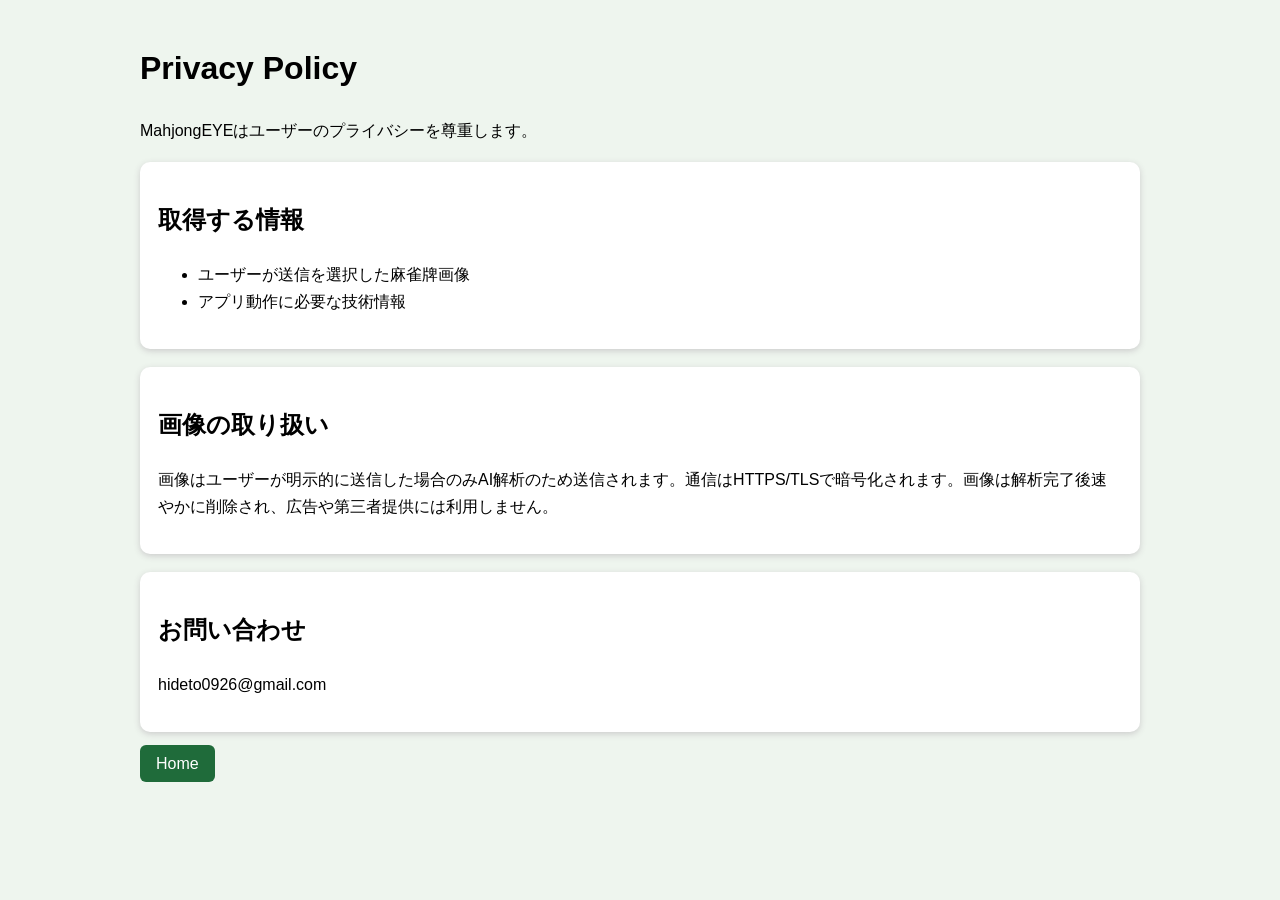
==== privacy.html @ c6835ea9 "Add files via upload" ====
<!doctype html><html lang='ja'><head><meta charset='utf-8'><meta name='viewport' content='width=device-width,initial-scale=1'><title>Privacy</title><link rel='stylesheet' href='style.css'></head><body><h1>Privacy Policy</h1><p>MahjongEYEはユーザーのプライバシーを尊重します。</p><div class='card'><h2>取得する情報</h2><ul><li>ユーザーが送信を選択した麻雀牌画像</li><li>アプリ動作に必要な技術情報</li></ul></div><div class='card'><h2>画像の取り扱い</h2><p>画像はユーザーが明示的に送信した場合のみAI解析のため送信されます。通信はHTTPS/TLSで暗号化されます。画像は解析完了後速やかに削除され、広告や第三者提供には利用しません。</p></div><div class='card'><h2>お問い合わせ</h2><p>hideto0926@gmail.com</p></div><a class='btn' href='index.html'>Home</a></body></html>
---- style.css ----
body{font-family:Arial;background:#eef5ee;max-width:1000px;margin:auto;padding:20px;line-height:1.7}header{background:#1f6b3a;color:#fff;padding:40px;border-radius:12px}.card{background:#fff;padding:18px;border-radius:10px;margin:18px 0;box-shadow:0 2px 6px #ccc}.btn{background:#1f6b3a;color:#fff;padding:10px 16px;text-decoration:none;border-radius:6px}
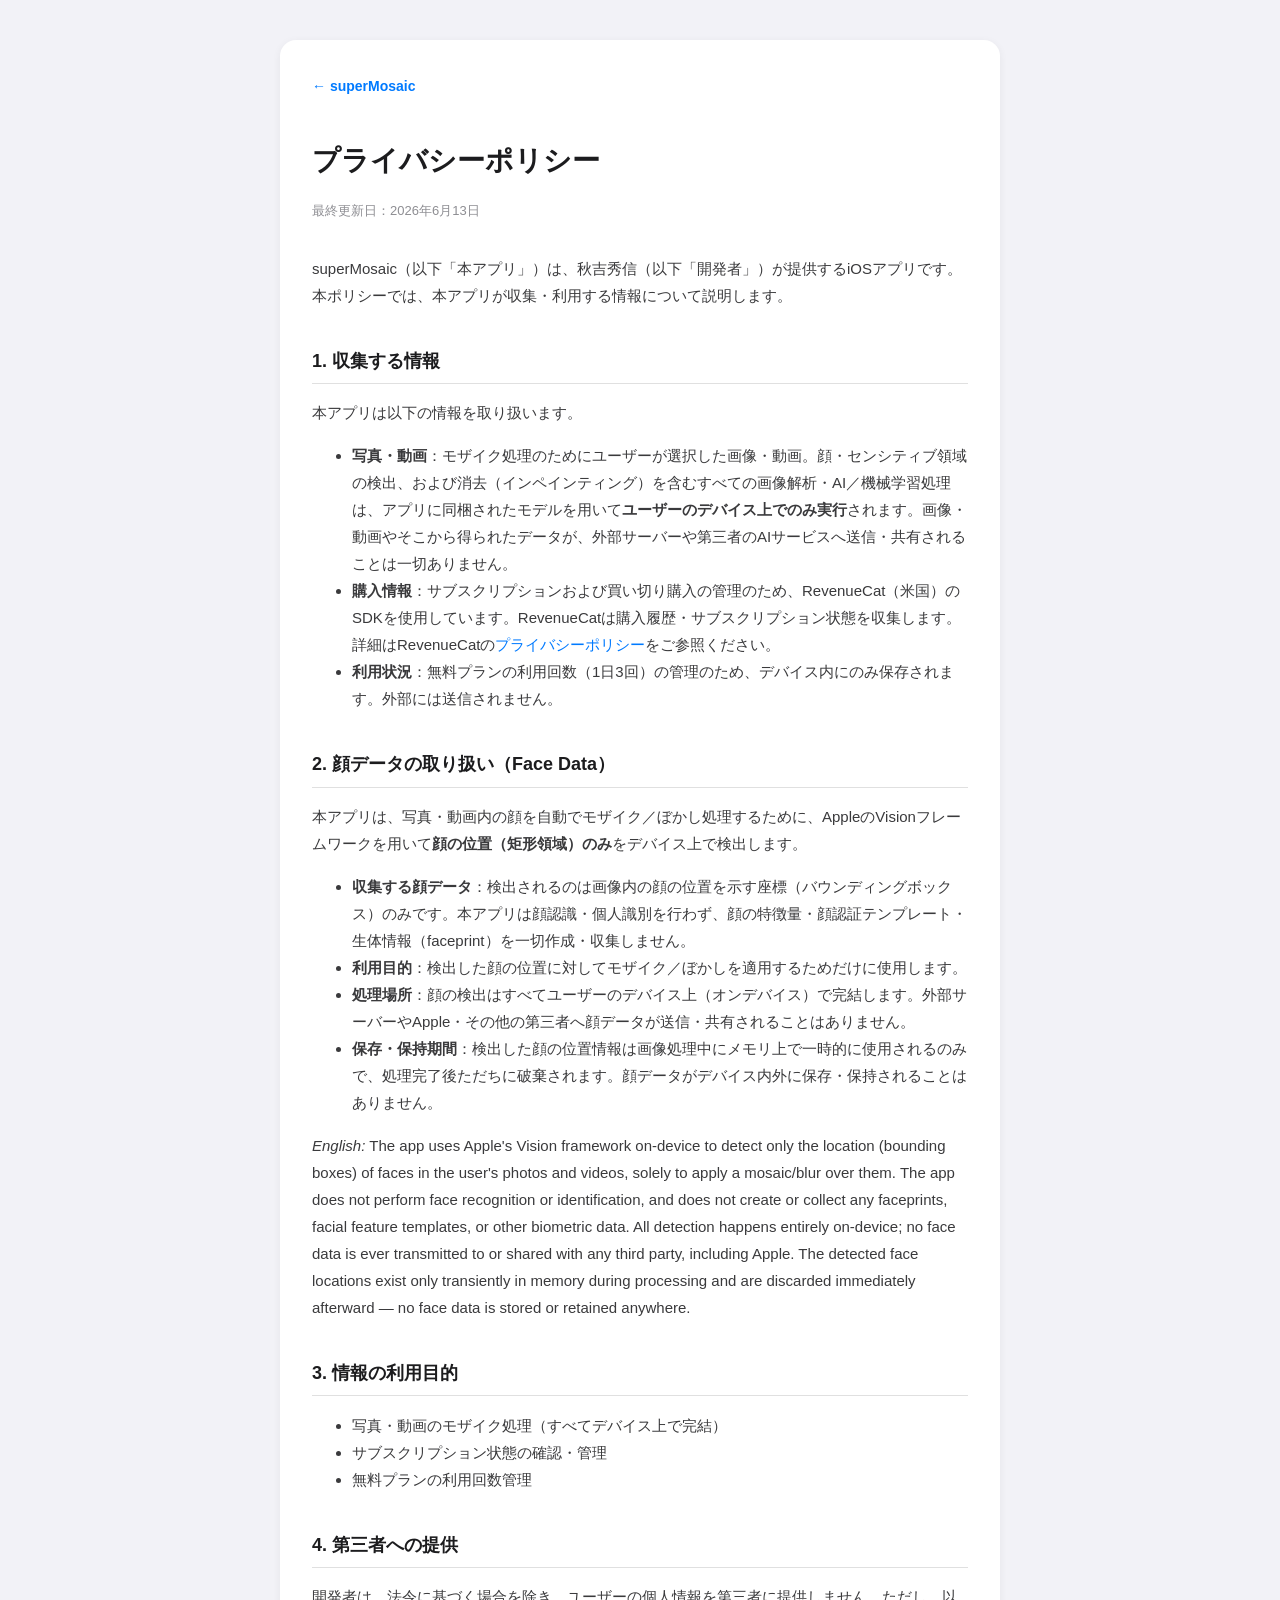
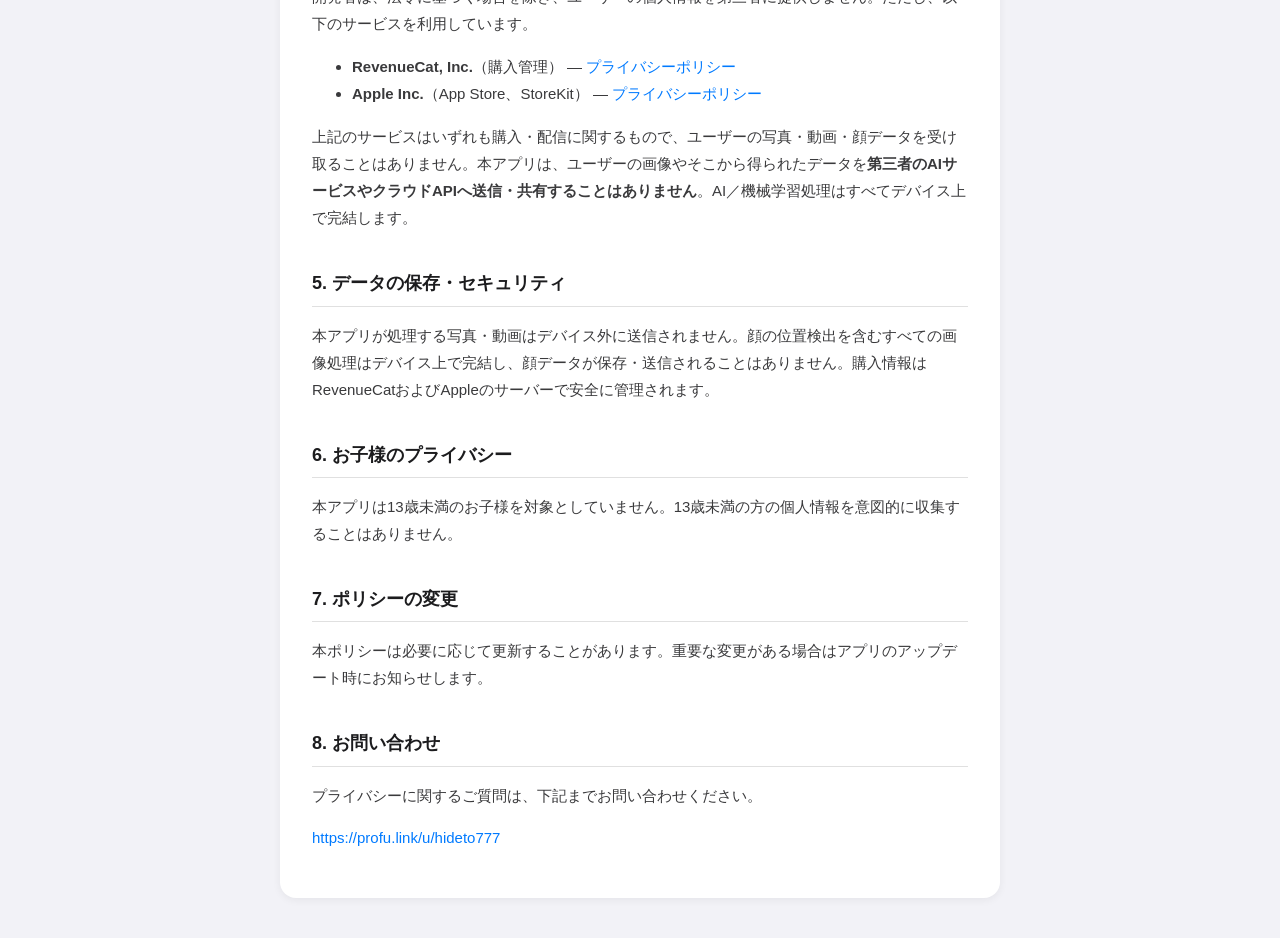
==== commit 8e99f443: "Add files via upload" ====
--- a/privacy.html
+++ b/privacy.html
@@ -1 +1,86 @@
-<!doctype html><html lang='ja'><head><meta charset='utf-8'><meta name='viewport' content='width=device-width,initial-scale=1'><title>Privacy</title><link rel='stylesheet' href='style.css'></head><body><h1>Privacy Policy</h1><p>MahjongEYEはユーザーのプライバシーを尊重します。</p><div class='card'><h2>取得する情報</h2><ul><li>ユーザーが送信を選択した麻雀牌画像</li><li>アプリ動作に必要な技術情報</li></ul></div><div class='card'><h2>画像の取り扱い</h2><p>画像はユーザーが明示的に送信した場合のみAI解析のため送信されます。通信はHTTPS/TLSで暗号化されます。画像は解析完了後速やかに削除され、広告や第三者提供には利用しません。</p></div><div class='card'><h2>お問い合わせ</h2><p>hideto0926@gmail.com</p></div><a class='btn' href='index.html'>Home</a></body></html>+<!DOCTYPE html>
+<html lang="ja">
+<head>
+    <meta charset="UTF-8">
+    <meta name="viewport" content="width=device-width, initial-scale=1.0">
+    <title>プライバシーポリシー — superMosaic</title>
+    <style>
+        body {
+            font-family: -apple-system, BlinkMacSystemFont, "Hiragino Sans", sans-serif;
+            max-width: 720px;
+            margin: 0 auto;
+            padding: 40px 20px;
+            color: #1c1c1e;
+            line-height: 1.8;
+            background: #f2f2f7;
+        }
+        h1 { font-size: 28px; margin-bottom: 8px; }
+        h2 { font-size: 18px; margin-top: 36px; border-bottom: 1px solid #e0e0e0; padding-bottom: 6px; }
+        p, li { font-size: 15px; color: #3a3a3c; }
+        .card {
+            background: #fff;
+            border-radius: 16px;
+            padding: 32px;
+            box-shadow: 0 2px 8px rgba(0,0,0,0.06);
+        }
+        .updated { color: #8e8e93; font-size: 13px; margin-bottom: 32px; }
+        a { color: #007aff; text-decoration: none; }
+        .home { display: inline-block; margin-bottom: 18px; font-size: 14px; font-weight: 600; }
+    </style>
+</head>
+<body>
+<div class="card">
+    <a class="home" href="index.html">← superMosaic</a>
+    <h1>プライバシーポリシー</h1>
+    <p class="updated">最終更新日：2026年6月13日</p>
+
+    <p>superMosaic（以下「本アプリ」）は、秋吉秀信（以下「開発者」）が提供するiOSアプリです。本ポリシーでは、本アプリが収集・利用する情報について説明します。</p>
+
+    <h2>1. 収集する情報</h2>
+    <p>本アプリは以下の情報を取り扱います。</p>
+    <ul>
+        <li><strong>写真・動画</strong>：モザイク処理のためにユーザーが選択した画像・動画。顔・センシティブ領域の検出、および消去（インペインティング）を含むすべての画像解析・AI／機械学習処理は、アプリに同梱されたモデルを用いて<strong>ユーザーのデバイス上でのみ実行</strong>されます。画像・動画やそこから得られたデータが、外部サーバーや第三者のAIサービスへ送信・共有されることは一切ありません。</li>
+        <li><strong>購入情報</strong>：サブスクリプションおよび買い切り購入の管理のため、RevenueCat（米国）のSDKを使用しています。RevenueCatは購入履歴・サブスクリプション状態を収集します。詳細はRevenueCatの<a href="https://www.revenuecat.com/privacy" target="_blank">プライバシーポリシー</a>をご参照ください。</li>
+        <li><strong>利用状況</strong>：無料プランの利用回数（1日3回）の管理のため、デバイス内にのみ保存されます。外部には送信されません。</li>
+    </ul>
+
+    <h2>2. 顔データの取り扱い（Face Data）</h2>
+    <p>本アプリは、写真・動画内の顔を自動でモザイク／ぼかし処理するために、AppleのVisionフレームワークを用いて<strong>顔の位置（矩形領域）のみ</strong>をデバイス上で検出します。</p>
+    <ul>
+        <li><strong>収集する顔データ</strong>：検出されるのは画像内の顔の位置を示す座標（バウンディングボックス）のみです。本アプリは顔認識・個人識別を行わず、顔の特徴量・顔認証テンプレート・生体情報（faceprint）を一切作成・収集しません。</li>
+        <li><strong>利用目的</strong>：検出した顔の位置に対してモザイク／ぼかしを適用するためだけに使用します。</li>
+        <li><strong>処理場所</strong>：顔の検出はすべてユーザーのデバイス上（オンデバイス）で完結します。外部サーバーやApple・その他の第三者へ顔データが送信・共有されることはありません。</li>
+        <li><strong>保存・保持期間</strong>：検出した顔の位置情報は画像処理中にメモリ上で一時的に使用されるのみで、処理完了後ただちに破棄されます。顔データがデバイス内外に保存・保持されることはありません。</li>
+    </ul>
+    <p><em>English:</em> The app uses Apple's Vision framework on-device to detect only the location (bounding boxes) of faces in the user's photos and videos, solely to apply a mosaic/blur over them. The app does not perform face recognition or identification, and does not create or collect any faceprints, facial feature templates, or other biometric data. All detection happens entirely on-device; no face data is ever transmitted to or shared with any third party, including Apple. The detected face locations exist only transiently in memory during processing and are discarded immediately afterward — no face data is stored or retained anywhere.</p>
+
+    <h2>3. 情報の利用目的</h2>
+    <ul>
+        <li>写真・動画のモザイク処理（すべてデバイス上で完結）</li>
+        <li>サブスクリプション状態の確認・管理</li>
+        <li>無料プランの利用回数管理</li>
+    </ul>
+
+    <h2>4. 第三者への提供</h2>
+    <p>開発者は、法令に基づく場合を除き、ユーザーの個人情報を第三者に提供しません。ただし、以下のサービスを利用しています。</p>
+    <ul>
+        <li><strong>RevenueCat, Inc.</strong>（購入管理） — <a href="https://www.revenuecat.com/privacy" target="_blank">プライバシーポリシー</a></li>
+        <li><strong>Apple Inc.</strong>（App Store、StoreKit） — <a href="https://www.apple.com/jp/privacy/" target="_blank">プライバシーポリシー</a></li>
+    </ul>
+    <p>上記のサービスはいずれも購入・配信に関するもので、ユーザーの写真・動画・顔データを受け取ることはありません。本アプリは、ユーザーの画像やそこから得られたデータを<strong>第三者のAIサービスやクラウドAPIへ送信・共有することはありません</strong>。AI／機械学習処理はすべてデバイス上で完結します。</p>
+
+    <h2>5. データの保存・セキュリティ</h2>
+    <p>本アプリが処理する写真・動画はデバイス外に送信されません。顔の位置検出を含むすべての画像処理はデバイス上で完結し、顔データが保存・送信されることはありません。購入情報はRevenueCatおよびAppleのサーバーで安全に管理されます。</p>
+
+    <h2>6. お子様のプライバシー</h2>
+    <p>本アプリは13歳未満のお子様を対象としていません。13歳未満の方の個人情報を意図的に収集することはありません。</p>
+
+    <h2>7. ポリシーの変更</h2>
+    <p>本ポリシーは必要に応じて更新することがあります。重要な変更がある場合はアプリのアップデート時にお知らせします。</p>
+
+    <h2>8. お問い合わせ</h2>
+    <p>プライバシーに関するご質問は、下記までお問い合わせください。</p>
+    <p><a href="https://profu.link/u/hideto777" target="_blank">https://profu.link/u/hideto777</a></p>
+</div>
+</body>
+</html>
